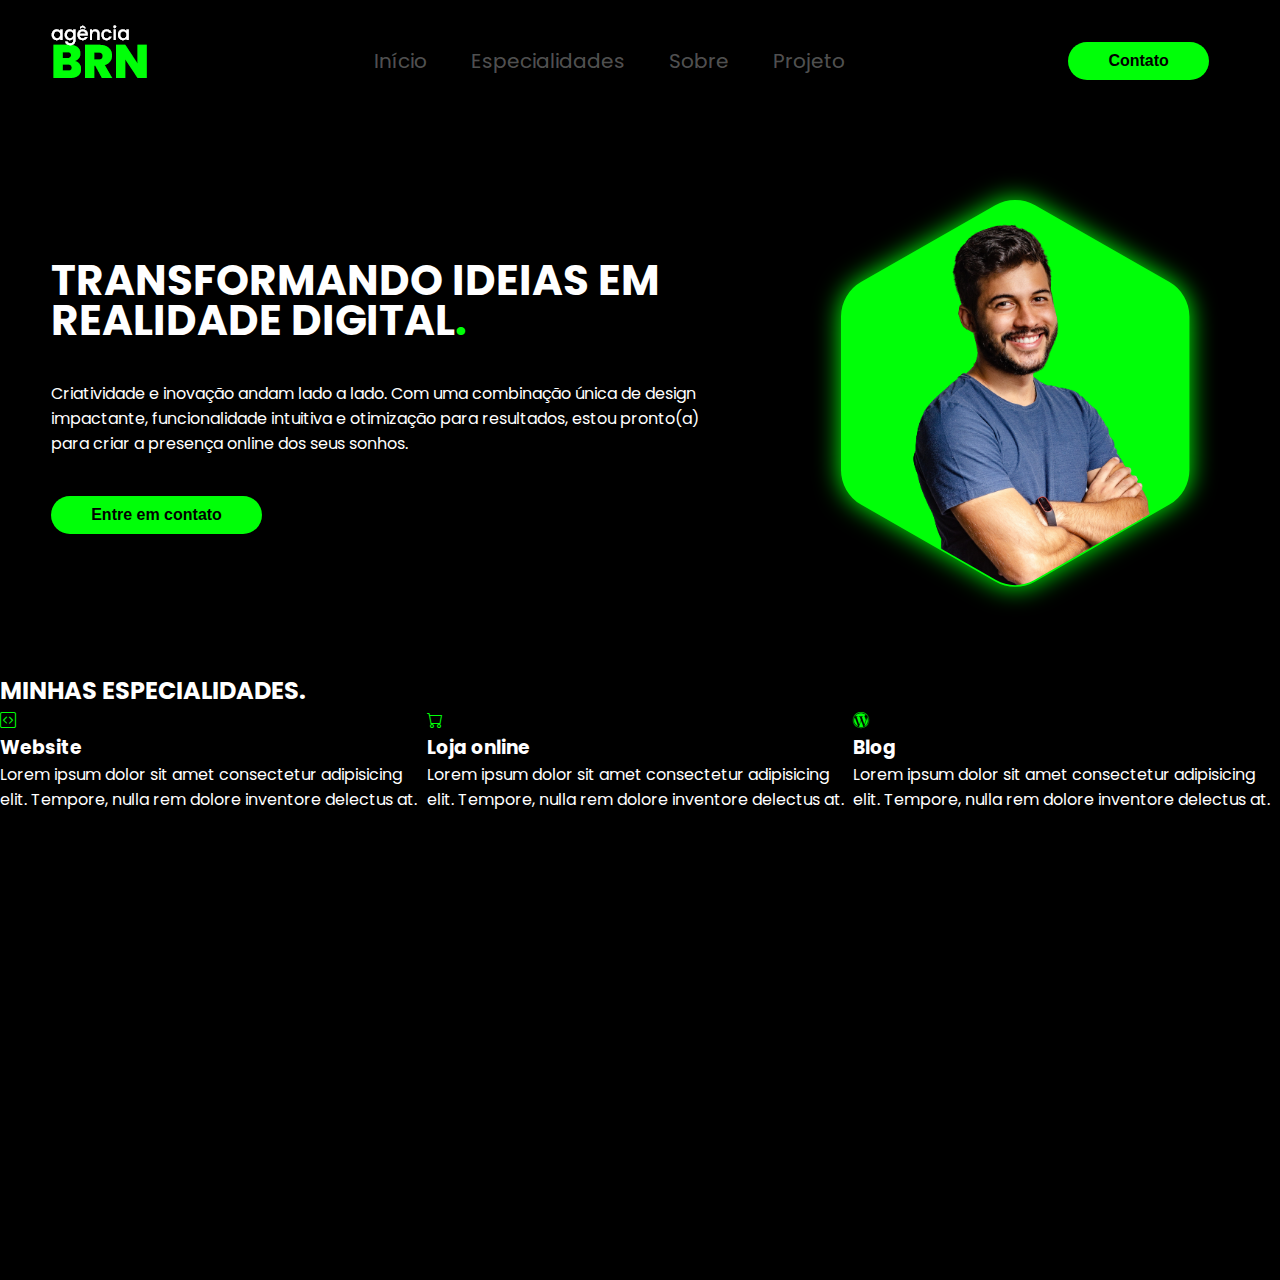
==== treino.html @ 027d5342 "treino" ====
<!DOCTYPE html>
<html lang="pt-br">
<head>
    <meta charset="UTF-8">
    <meta name="viewport" content="width=device-width, initial-scale=1.0">
    <title>treinamento portfolio</title>
    <!-- bootstra -->
    <link rel="stylesheet" href="https://cdn.jsdelivr.net/npm/bootstrap-icons@1.10.5/font/bootstrap-icons.css">
    <!-- fim bootstra -->
    <link rel="stylesheet" href="assets/style.css">
    <link rel="stylesheet" href="assets/cabecalho.css">
    <link rel="stylesheet" href="assets/topo_do_site.css">
    <link rel="stylesheet" href="assets/especialidades.css">
</head>
<body>
    <header class="cabecalho">
        <div class="interface">
            <div class="flex">
                <div class="cabecalho_logo">
                    <img src="images/logo.png" alt="Logo da Agência BRN" class="cabecalho_logo_img">
                </div>
                <ul class="cabecalho_menu">
                    <li class="cabecalho_menu_item"><a href="#">Início</a></li>
                    <li class="cabecalho_menu_item"><a href="#">Especialidades</a></li>
                    <li class="cabecalho_menu_item"><a href="#">Sobre</a></li>
                    <li class="cabecalho_menu_item"><a href="#">Projeto</a></li>
                </ul>
                <div class="btn_contato">
                    <a href="#"><button>Contato</button></a>
                </div> <!-- btn_contato -->
            </div> <!-- flex -->
        </div> <!-- interface -->
    </header>
    <main>
        <section class="topo_do_site">
            <div class="interface">
                <div class="flex">
                    <div class="topo_do_site_txt">
                        <h1 class="topo_do_site_txt_titulo">TRANSFORMANDO IDEIAS EM REALIDADE DIGITAL<span>.</span></h1>
                        <p class="topo_do_site_txt_paragraph">Criatividade e inovação andam lado a lado. Com uma combinação única de design impactante, funcionalidade intuitiva e otimização para resultados, estou pronto(a) para criar a presença online dos seus sonhos.</p>
                        <div class="btn_contato">
                            <a href="#"><button>Entre em contato</button></a>
                        </div> <!-- btn_contato -->
                    </div> <!-- topo_do_site_txt -->
                    <div class="topo_do_site_images">
                        <img src="images/pessoa.png" alt="" class="topo_do_site_images_img">
                    </div> <!-- topo_do_site_img -->
                </div> <!-- flex -->
            </div> <!-- interface -->
        </section>

        <section class="especialidades">
            <div class="interface">
                <h2 class="titulo">MINHAS <span>ESPECIALIDADES.</span></h2>
                <div class="flex">
                    <div class="especialidades_box">
                        <i class="bi bi-code-square"></i>
                        <h3 class="especialidades_box_subtitulo">Website</h3>
                        <p class="especialidades_box_paragraph">Lorem ipsum dolor sit amet consectetur adipisicing elit. Tempore, nulla rem dolore inventore delectus at.</p>
                    </div> <!-- especialidades_box -->
                    <div class="especialidades_box">
                        <i class="bi bi-cart"></i>
                        <h3 class="especialidades_box_subtitulo">Loja online</h3>
                        <p class="especialidades_box_paragraph">Lorem ipsum dolor sit amet consectetur adipisicing elit. Tempore, nulla rem dolore inventore delectus at.</p>
                    </div> <!-- especialidades_box -->
                    <div class="especialidades_box">
                        <i class="bi bi-wordpress"></i>
                        <h3 class="especialidades_box_subtitulo">Blog</h3>
                        <p class="especialidades_box_paragraph">Lorem ipsum dolor sit amet consectetur adipisicing elit. Tempore, nulla rem dolore inventore delectus at.</p>
                    </div> <!-- especialidades_box -->
                </div> <!-- flex -->
            </div><!-- interface -->
        </section>
    </main>
</body>
</html>
---- assets/style.css ----
@import url('https://fonts.googleapis.com/css2?family=Poppins:ital,wght@0,100;0,200;0,300;0,400;0,500;0,600;0,700;0,800;0,900;1,100;1,200;1,300;1,400;1,500;1,600;1,700;1,800;1,900&display=swap');

:root {
    --cor-verde: #00FF08;
}

* {
    padding: 0;
    margin: 0;
    box-sizing: border-box;
}

.interface {
    margin: 0 auto;
}

.flex {
    display: flex;
}

body {
    height: 100vw;
    background-color: #000;
    color: #fff;
    font-family: 'poppins', sans-serif;
}
---- assets/cabecalho.css ----
.cabecalho {
    padding: 20px 4%;
}

.cabecalho .flex {
    justify-content: space-between;
}

.cabecalho_menu {
    list-style-type: none;
    align-self: center;
}

.cabecalho_menu_item {
    display: inline-block;
    padding: 0 20px;
}

.cabecalho_menu_item a {
    color: rgba(255, 255, 255, 0.332);
    font-size: 20px;
    text-decoration: none;
    transition: .2s;
}

.cabecalho_menu_item a:hover {
    color: #fff;
}

.btn_contato {
    align-self: center;
    margin-right: 20px;
}

.btn_contato button {
    background-color: var(--cor-verde);
    font-size: 16px;
    font-weight: 600;
    padding: 10px 40px;
    border: 0;
    border-radius: 20px;
    transition: .2s;
    cursor: pointer;
}

.btn_contato button:hover {
    transform: scale(1.05);
    box-shadow: 0 0 5px var(--cor-verde);
}
---- assets/topo_do_site.css ----
.topo_do_site {
    padding: 40px 4%;
}

.topo_do_site .flex {
    justify-content: center;
    align-items: center;
}

.topo_do_site_txt {
    padding-right: 100px;
}

.topo_do_site_txt_titulo {
    font-size: 42px;
    line-height: 40px;
}

.topo_do_site_txt_titulo span {
    color: var(--cor-verde);
}

.topo_do_site_txt_paragraph {
    margin: 40px 0;
}

.topo_do_site_images_img {
    position: relative;
    animation: fazerFlutuar 2s ease-in-out infinite alternate;
}

@keyframes fazerFlutuar {
    0% {
        top: 0
    }

    100% {
        top:30px
    }
}
---- assets/especialidades.css ----
.especialidades_box i {
    color: var(--cor-verde);
}
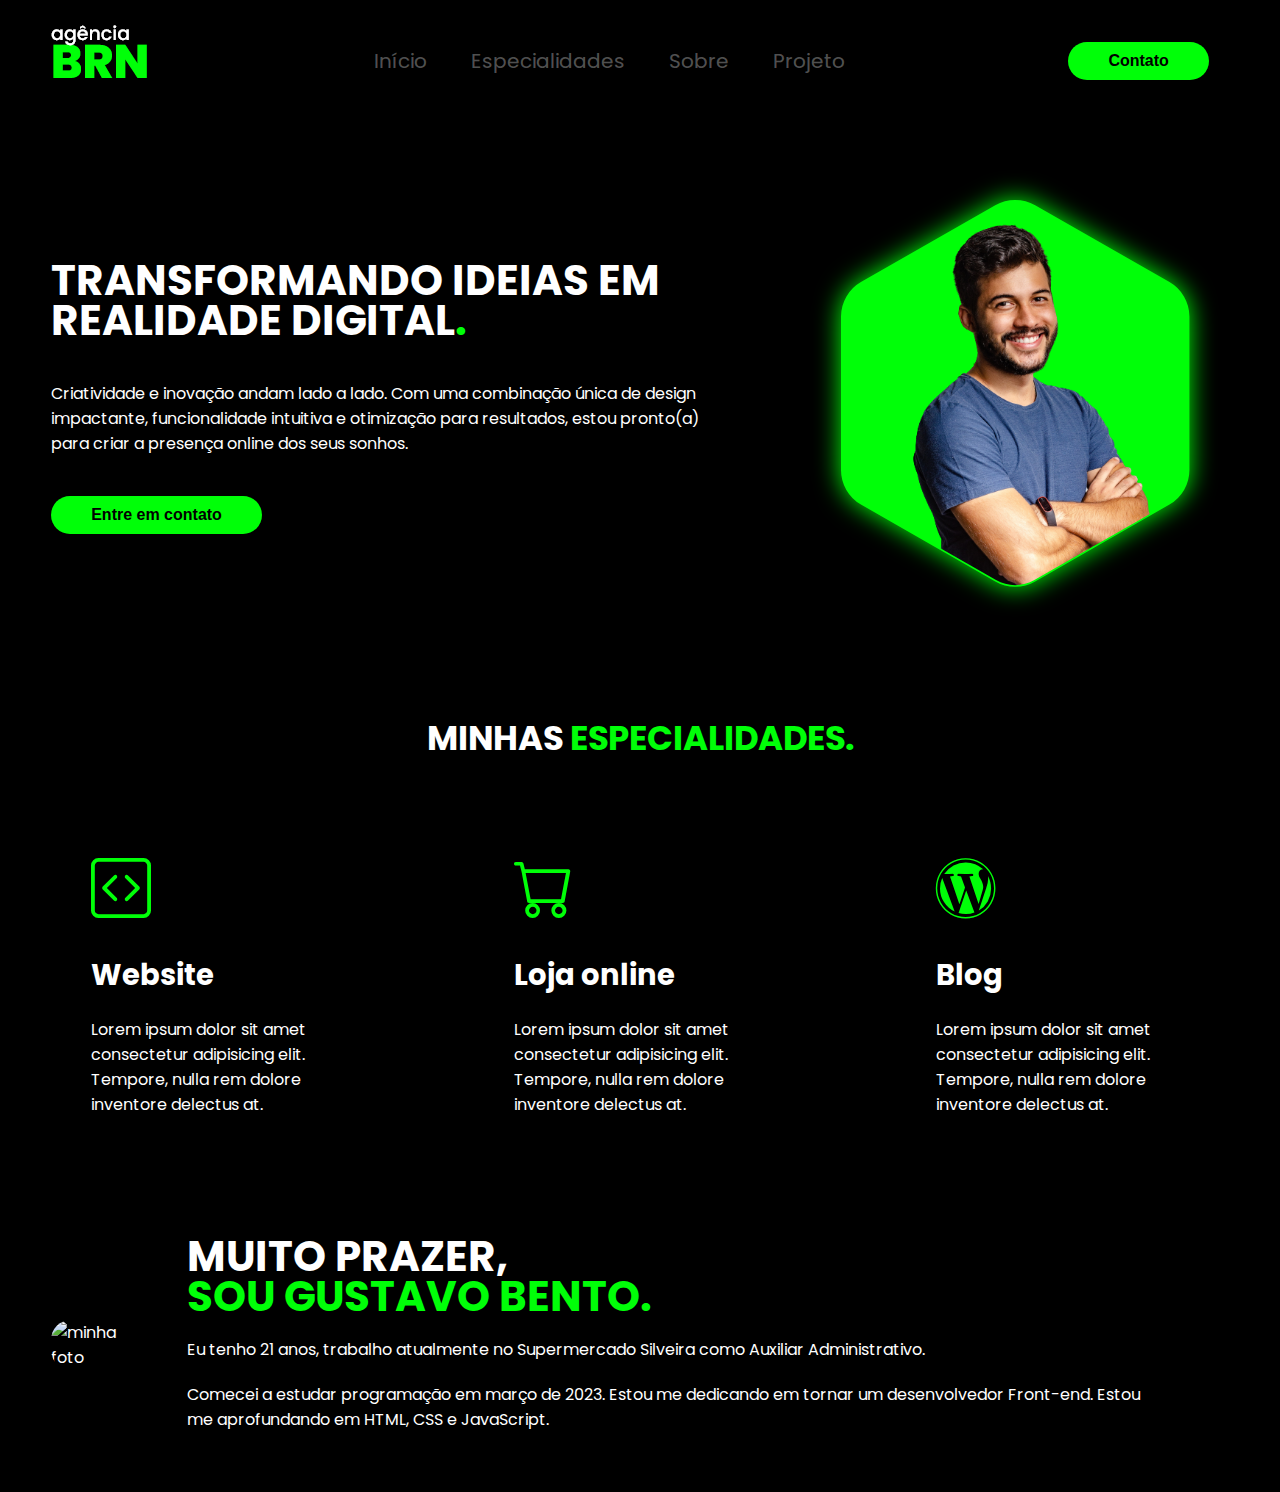
==== commit b30331a1: "especialidades e sobre" ====
--- a/treino.html
+++ b/treino.html
@@ -11,6 +11,7 @@
     <link rel="stylesheet" href="assets/cabecalho.css">
     <link rel="stylesheet" href="assets/topo_do_site.css">
     <link rel="stylesheet" href="assets/especialidades.css">
+    <link rel="stylesheet" href="assets/sobre.css">
 </head>
 <body>
     <header class="cabecalho">
@@ -71,6 +72,22 @@
                 </div> <!-- flex -->
             </div><!-- interface -->
         </section>
+
+        <section class="sobre">
+            <div class="interface">
+                <div class="flex">
+                    <div class="sobre_foto">
+                        <img src="images/minha-foto.png" alt="minha foto" class="sobre_foto_img">
+                    </div> <!-- sobre_foto -->
+                    <div class="sobre_txt">
+                        <h2 class="sobre_txt_titulo">MUITO PRAZER, </br> <span>SOU GUSTAVO BENTO.</span></h2>
+                        <p class="sobre_txt_paragraph">Eu tenho 21 anos, trabalho atualmente no Supermercado Silveira como Auxiliar Administrativo.</p>
+                        <p class="sobre_txt_paragraph">Comecei a estudar programação em março de 2023. Estou me dedicando em tornar um desenvolvedor Front-end. Estou me aprofundando em HTML, CSS e JavaScript.</p>
+                        
+                    </div> <!-- sobre_txt -->
+                </div> <!-- flex -->
+            </div> <!-- interface -->
+        </section>
     </main>
 </body>
 </html>--- a/assets/especialidades.css
+++ b/assets/especialidades.css
@@ -1,3 +1,41 @@
+.especialidades {
+    padding: 40px 4%;
+}
+
+.titulo {
+    font-size: 34px;
+    text-align: center;
+    margin-bottom: 40px;
+}
+
+.titulo span {
+    color: var(--cor-verde);
+}
+
+.especialidades .flex {
+    gap: 90px;
+}
+
+
+.especialidades_box {
+    padding: 40px;
+    border-radius: 20px;
+    transition: .2s
+}
+
+.especialidades_box:hover {
+    box-shadow: 0 0 8px rgba(255, 255, 255, 0.458);
+    transform: scale(1.05);
+
+}
+
 .especialidades_box i {
     color: var(--cor-verde);
-}+    font-size: 60px;
+}
+
+.especialidades_box_subtitulo {
+    font-size: 29px;
+    margin: 20px 0px;
+}
+
--- a/assets/sobre.css
+++ b/assets/sobre.css
@@ -0,0 +1,28 @@
+.sobre {
+    padding: 40px 4%;
+}
+
+.sobre .flex {
+    align-items: center;
+}
+
+.sobre_foto_img {
+    border-radius: 20px;
+}
+
+.sobre_txt {
+    padding: 0 60px;
+}
+
+.sobre_txt_titulo {
+    font-size: 42px;
+    line-height: 40px;
+}
+
+.sobre_txt_titulo span {
+    color: var(--cor-verde);
+}
+
+.sobre_txt_paragraph {
+    margin: 20px 0;
+}